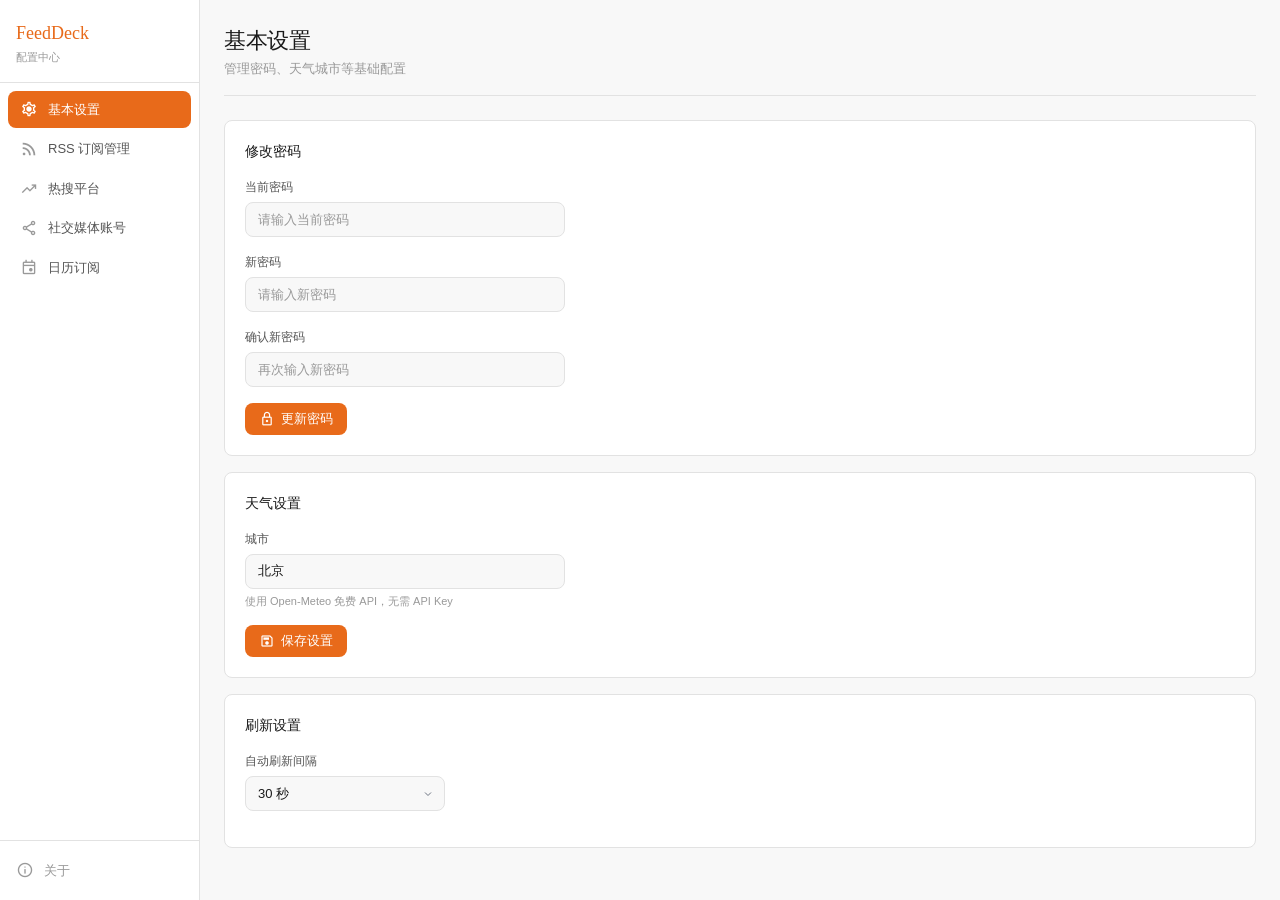
==== src/config.html @ 0d7c53bc "fix: 修复15个Bug - 天气渲染/API路径/手动触发/冷却期/cookie等 - Fix api.triggerCron 路径拼接404（绕过request直接fetch） - Fix 天气" ====
<!DOCTYPE html>
<html lang="zh-CN">
<head>
<meta charset="utf-8"/>
<meta name="viewport" content="width=device-width, initial-scale=1.0"/>
<title>FeedDeck - 配置中心</title>
<link href="https://fonts.googleapis.com/css2?family=Material+Symbols+Outlined:wght,FILL@100..700,0..1&display=swap" rel="stylesheet"/>
<link rel="stylesheet" href="css/base.css"/>
<style>
/* ===== LAYOUT ===== */
.layout {
  display: flex;
  height: 100vh;
  overflow: hidden;
}

/* ===== SIDEBAR ===== */
.sidebar {
  width: var(--sidebar-w);
  min-width: var(--sidebar-w);
  height: 100%;
  background: var(--surface);
  border-right: 1px solid var(--border);
  display: flex;
  flex-direction: column;
  flex-shrink: 0;
}

.sidebar-brand {
  padding: 20px 16px 16px;
  border-bottom: 1px solid var(--border);
}

.sidebar-brand h1 {
  font-family: var(--font-display);
  font-size: 18px;
  font-weight: 400;
  color: var(--primary);
}

.sidebar-brand .sub {
  font-size: 11px;
  color: var(--text-muted);
  margin-top: 2px;
}

.sidebar-nav {
  flex: 1;
  padding: 8px;
  overflow-y: auto;
}

.sidebar-nav a {
  display: flex;
  align-items: center;
  gap: 10px;
  padding: 9px 12px;
  border-radius: var(--radius);
  color: var(--text-dim);
  text-decoration: none;
  font-size: 13px;
  font-weight: 500;
  cursor: pointer;
  margin-bottom: 2px;
  transition: all 0.15s;
}

.sidebar-nav a:hover { background: var(--surface-alt); color: var(--text); }

.sidebar-nav a.active {
  background: var(--primary);
  color: #fff;
}

.sidebar-nav a .material-symbols-outlined { font-size: 18px; color: var(--text-muted); }
.sidebar-nav a.active .material-symbols-outlined { color: #fff; }

.sidebar-footer {
  padding: 12px 16px;
  border-top: 1px solid var(--border);
}

.sidebar-footer a {
  display: flex;
  align-items: center;
  gap: 10px;
  padding: 8px 0;
  color: var(--text-muted);
  text-decoration: none;
  font-size: 13px;
  cursor: pointer;
}

.sidebar-footer a:hover { color: var(--text); }
.sidebar-footer a .material-symbols-outlined { font-size: 18px; }

/* ===== MAIN ===== */
.main {
  flex: 1;
  overflow-y: auto;
  padding: 24px;
}

/* ===== PAGE HEADER ===== */
.page-header {
  display: flex;
  align-items: flex-end;
  justify-content: space-between;
  margin-bottom: 24px;
  padding-bottom: 16px;
  border-bottom: 1px solid var(--border);
}

.page-title {
  font-family: var(--font-display);
  font-size: 22px;
  font-weight: 400;
  color: var(--text);
  letter-spacing: -0.3px;
}

.page-desc {
  font-size: 13px;
  color: var(--text-muted);
  margin-top: 2px;
}

/* ===== SECTIONS ===== */
.section { display: none; }
.section.active { display: block; }

/* ===== PANEL ===== */
.panel {
  background: var(--surface);
  border: 1px solid var(--border);
  border-radius: var(--radius);
  padding: 20px;
  margin-bottom: 16px;
}

.panel-title {
  font-family: var(--font-display);
  font-size: 14px;
  font-weight: 400;
  color: var(--text);
  margin-bottom: 16px;
}

/* ===== TOGGLE ROW ===== */
.toggle-row {
  display: flex;
  align-items: center;
  justify-content: space-between;
  padding: 10px 0;
  border-bottom: 1px solid var(--border);
}

.toggle-row:last-child { border-bottom: none; }

.toggle-info {
  display: flex;
  align-items: center;
  gap: 12px;
}

.toggle-icon {
  width: 34px; height: 34px;
  border-radius: 8px;
  display: flex;
  align-items: center;
  justify-content: center;
  flex-shrink: 0;
}

.toggle-icon .material-symbols-outlined { font-size: 18px; }

.toggle-label {
  font-size: 13px;
  font-weight: 500;
  color: var(--text);
}

.toggle-desc {
  font-size: 11px;
  color: var(--text-muted);
  margin-top: 1px;
}

/* ===== QUICK ADD ===== */
.quick-add {
  display: flex;
  gap: 12px;
  align-items: flex-end;
  padding: 16px;
  background: var(--surface);
  border: 1px solid var(--border);
  border-radius: var(--radius);
}

.quick-add .form-group { flex: 1; margin-bottom: 0; }

/* ===== ABOUT ===== */
.about-brand {
  font-family: var(--font-display);
  font-size: 28px;
  font-weight: 400;
  color: var(--primary);
  margin-bottom: 4px;
}

.about-version {
  font-size: 13px;
  color: var(--text-muted);
  margin-bottom: 16px;
}

.about-links {
  list-style: none;
}

.about-links li {
  padding: 10px 0;
  border-bottom: 1px solid var(--border);
  display: flex;
  align-items: center;
  gap: 10px;
  font-size: 13px;
  color: var(--text-dim);
}

.about-links li:last-child { border-bottom: none; }
.about-links li .material-symbols-outlined { font-size: 18px; color: var(--text-muted); }

.stat-grid {
  display: grid;
  grid-template-columns: repeat(3, 1fr);
  gap: 12px;
  margin-top: 12px;
}

.stat-box {
  text-align: center;
  padding: 12px;
  background: var(--surface-alt);
  border-radius: var(--radius);
}

.stat-box-label {
  font-size: 11px;
  color: var(--text-muted);
  margin-bottom: 4px;
}

.stat-box-value {
  font-family: var(--font-display-en), Georgia, serif;
  font-size: 20px;
  font-weight: 300;
  color: var(--text);
}

.stat-box-sub {
  font-size: 11px;
  color: var(--text-muted);
}
</style>
</head>
<body>

<div class="layout">

  <!-- SIDEBAR -->
  <aside class="sidebar">
    <div class="sidebar-brand">
      <h1>FeedDeck</h1>
      <div class="sub">配置中心</div>
    </div>
    <nav class="sidebar-nav" id="sideNav">
      <a data-section="basic" class="active">
        <span class="material-symbols-outlined">settings</span>
        基本设置
      </a>
      <a data-section="rss">
        <span class="material-symbols-outlined">rss_feed</span>
        RSS 订阅管理
      </a>
      <a data-section="hotsearch">
        <span class="material-symbols-outlined">trending_up</span>
        热搜平台
      </a>
      <a data-section="social">
        <span class="material-symbols-outlined">share</span>
        社交媒体账号
      </a>
      <a data-section="calendar">
        <span class="material-symbols-outlined">event</span>
        日历订阅
      </a>
    </nav>
    <div class="sidebar-footer">
      <a data-section="about">
        <span class="material-symbols-outlined">info</span>
        关于
      </a>
    </div>
  </aside>

  <!-- MAIN -->
  <div class="main">

    <!-- ===== 基本设置 ===== -->
    <div class="section active" id="sec-basic">
      <header class="page-header">
        <div>
          <div class="page-title">基本设置</div>
          <div class="page-desc">管理密码、天气城市等基础配置</div>
        </div>
      </header>

      <div class="panel">
        <div class="panel-title">修改密码</div>
        <div class="form-group">
          <label class="form-label">当前密码</label>
          <input class="form-input" type="password" id="oldPwdInput" placeholder="请输入当前密码" style="max-width:320px;"/>
        </div>
        <div class="form-group">
          <label class="form-label">新密码</label>
          <input class="form-input" type="password" id="newPwdInput" placeholder="请输入新密码" style="max-width:320px;"/>
        </div>
        <div class="form-group">
          <label class="form-label">确认新密码</label>
          <input class="form-input" type="password" id="confirmPwdInput" placeholder="再次输入新密码" style="max-width:320px;"/>
        </div>
        <button class="btn btn-primary" id="changePwdBtn">
          <span class="material-symbols-outlined">lock</span>
          更新密码
        </button>
      </div>

      <div class="panel">
        <div class="panel-title">天气设置</div>
        <div class="form-group">
          <label class="form-label">城市</label>
          <input class="form-input" type="text" id="weatherCity" value="北京" placeholder="输入城市名称" style="max-width:320px;"/>
          <div class="form-hint">使用 Open-Meteo 免费 API，无需 API Key</div>
        </div>
        <button class="btn btn-primary" id="saveWeatherBtn">
          <span class="material-symbols-outlined">save</span>
          保存设置
        </button>
      </div>

      <div class="panel">
        <div class="panel-title">刷新设置</div>
        <div class="form-group">
          <label class="form-label">自动刷新间隔</label>
          <select class="form-input" style="max-width:200px;">
            <option value="15">15 秒</option>
            <option value="30" selected>30 秒</option>
            <option value="60">60 秒</option>
            <option value="120">2 分钟</option>
            <option value="0">手动刷新</option>
          </select>
        </div>
      </div>
    </div>

    <!-- ===== RSS 订阅管理 ===== -->
    <div class="section" id="sec-rss">
      <header class="page-header">
        <div>
          <div class="page-title">RSS 订阅管理</div>
          <div class="page-desc">管理和配置您的所有信息流来源</div>
        </div>
        <button class="btn btn-primary" id="addRssHeaderBtn">
          <span class="material-symbols-outlined">add</span>
          添加源
        </button>
      </header>

      <div class="table-wrap">
        <table class="table">
          <thead>
            <tr>
              <th style="width:25%;">来源名称</th>
              <th>订阅地址 (URL)</th>
              <th style="width:10%;">状态</th>
              <th style="width:10%; text-align:right;">操作</th>
            </tr>
          </thead>
          <tbody id="rssBody">
          </tbody>
        </table>
      </div>

      <div class="quick-add" style="margin-top:16px;">
        <div class="form-group">
          <label class="form-label">快速添加 URL</label>
          <input class="form-input" type="text" placeholder="https://example.com/rss.xml" id="rssUrlInput"/>
        </div>
        <button class="btn btn-ghost" id="addRssBtn">
          <span class="material-symbols-outlined">link</span>
          验证并添加
        </button>
      </div>
    </div>

    <!-- ===== 热搜平台 ===== -->
    <div class="section" id="sec-hotsearch">
      <header class="page-header">
        <div>
          <div class="page-title">热搜平台</div>
          <div class="page-desc">选择要追踪的热搜平台，每5分钟自动更新</div>
        </div>
        <button class="btn btn-primary" id="saveHotsearchBtn">
          <span class="material-symbols-outlined">save</span>
          保存设置
        </button>
      </header>

      <div class="panel" id="hotPlatforms">
        <div class="toggle-row">
          <div class="toggle-info">
            <div class="toggle-icon" style="background:rgba(239,68,68,0.12);color:#ef4444;">
              <span class="material-symbols-outlined">whatshot</span>
            </div>
            <div>
              <div class="toggle-label">微博热搜</div>
              <div class="toggle-desc">实时热门话题，Top 20</div>
            </div>
          </div>
          <label class="toggle"><input type="checkbox" checked data-platform="weibo"/><span class="toggle-track"></span></label>
        </div>
        <div class="toggle-row">
          <div class="toggle-info">
            <div class="toggle-icon" style="background:rgba(59,130,246,0.12);color:#3b82f6;">
              <span class="material-symbols-outlined">psychology</span>
            </div>
            <div>
              <div class="toggle-label">知乎热榜</div>
              <div class="toggle-desc">优质问答社区热门话题，Top 15</div>
            </div>
          </div>
          <label class="toggle"><input type="checkbox" checked data-platform="zhihu"/><span class="toggle-track"></span></label>
        </div>
        <div class="toggle-row">
          <div class="toggle-info">
            <div class="toggle-icon" style="background:rgba(255,255,255,0.06);color:var(--text);">
              <span class="material-symbols-outlined">play_circle</span>
            </div>
            <div>
              <div class="toggle-label">抖音热搜</div>
              <div class="toggle-desc">短视频平台热门内容，Top 20</div>
            </div>
          </div>
          <label class="toggle"><input type="checkbox" checked data-platform="douyin"/><span class="toggle-track"></span></label>
        </div>
        <div class="toggle-row">
          <div class="toggle-info">
            <div class="toggle-icon" style="background:rgba(59,130,246,0.12);color:#3b82f6;">
              <span class="material-symbols-outlined">search</span>
            </div>
            <div>
              <div class="toggle-label">百度热搜</div>
              <div class="toggle-desc">搜索引擎热点趋势，Top 15</div>
            </div>
          </div>
          <label class="toggle"><input type="checkbox" data-platform="baidu"/><span class="toggle-track"></span></label>
        </div>
        <div class="toggle-row">
          <div class="toggle-info">
            <div class="toggle-icon" style="background:rgba(239,68,68,0.12);color:#ef4444;">
              <span class="material-symbols-outlined">newsmode</span>
            </div>
            <div>
              <div class="toggle-label">今日头条</div>
              <div class="toggle-desc">新闻资讯热点，Top 15</div>
            </div>
          </div>
          <label class="toggle"><input type="checkbox" data-platform="toutiao"/><span class="toggle-track"></span></label>
        </div>
        <div class="toggle-row">
          <div class="toggle-info">
            <div class="toggle-icon" style="background:rgba(59,130,246,0.12);color:#3b82f6;">
              <span class="material-symbols-outlined">live_tv</span>
            </div>
            <div>
              <div class="toggle-label">B站热搜</div>
              <div class="toggle-desc">视频创作者社区热门，Top 15</div>
            </div>
          </div>
          <label class="toggle"><input type="checkbox" checked data-platform="bilibili"/><span class="toggle-track"></span></label>
        </div>
        <div class="toggle-row">
          <div class="toggle-info">
            <div class="toggle-icon" style="background:rgba(255,255,255,0.06);color:var(--text);">
              <span class="material-symbols-outlined">rocket_launch</span>
            </div>
            <div>
              <div class="toggle-label">GitHub Trending</div>
              <div class="toggle-desc">开源项目热度排行，每日更新</div>
            </div>
          </div>
          <label class="toggle"><input type="checkbox" checked data-platform="github"/><span class="toggle-track"></span></label>
        </div>
        <div class="toggle-row">
          <div class="toggle-info">
            <div class="toggle-icon" style="background:rgba(249,115,22,0.12);color:#f97316;">
              <span class="material-symbols-outlined">forum</span>
            </div>
            <div>
              <div class="toggle-label">Reddit</div>
              <div class="toggle-desc">全球社区讨论热点，Top 15</div>
            </div>
          </div>
          <label class="toggle"><input type="checkbox" data-platform="reddit"/><span class="toggle-track"></span></label>
        </div>
      </div>
    </div>

    <!-- ===== 社交媒体账号 ===== -->
    <div class="section" id="sec-social">
      <header class="page-header">
        <div>
          <div class="page-title">社交媒体账号</div>
          <div class="page-desc">管理社交媒体追踪账号（每30分钟更新粉丝数据）</div>
        </div>
        <button class="btn btn-primary" id="addSocialBtn">
          <span class="material-symbols-outlined">add</span>
          添加账号
        </button>
      </header>

      <div class="table-wrap">
        <table class="table">
          <thead>
            <tr>
              <th>平台</th>
              <th>账号 ID</th>
              <th>昵称</th>
              <th style="text-align:right;">操作</th>
            </tr>
          </thead>
          <tbody id="socialBody">
            <tr>
              <td colspan="4" style="text-align:center;padding:20px;color:var(--text-muted);">
                加载中...
              </td>
            </tr>
          </tbody>
        </table>
      </div>

      <div class="panel" style="margin-top:16px;">
        <div class="panel-title">添加社交媒体账号</div>
        <div class="form-group">
          <label class="form-label">平台</label>
          <select class="form-input" id="socialPlatform" style="max-width:200px;">
            <option value="bilibili">Bilibili</option>
          </select>
        </div>
        <div class="form-group">
          <label class="form-label">账号 ID</label>
          <input class="form-input" type="text" id="socialAccountId" placeholder="B站 UID（数字）" style="max-width:320px;"/>
          <div class="form-hint">B站：打开个人主页，URL 中的数字就是 UID</div>
        </div>
        <div class="form-group">
          <label class="form-label">昵称（可选）</label>
          <input class="form-input" type="text" id="socialName" placeholder="显示名称" style="max-width:320px;"/>
        </div>
        <button class="btn btn-primary" id="saveSocialBtn">
          <span class="material-symbols-outlined">save</span>
          保存
        </button>
      </div>

      <div class="panel" style="margin-top:16px;">
        <div class="panel-title">支持的平台</div>
        <div style="display:flex;flex-wrap:wrap;gap:8px;margin-top:8px;">
          <span class="tag tag-primary">Bilibili</span>
          <span class="tag tag-muted">YouTube（即将支持）</span>
          <span class="tag tag-muted">Twitter/X（即将支持）</span>
        </div>
      </div>
    </div>

    <!-- ===== 日历订阅 ===== -->
    <div class="section" id="sec-calendar">
      <header class="page-header">
        <div>
          <div class="page-title">日历订阅</div>
          <div class="page-desc">管理 ICS 日历订阅和日程数据源（v2 功能，每15分钟同步）</div>
        </div>
        <button class="btn btn-primary" id="addIcsHeaderBtn">
          <span class="material-symbols-outlined">add</span>
          添加订阅
        </button>
      </header>

      <div class="table-wrap">
        <table class="table">
          <thead>
            <tr>
              <th>订阅名称</th>
              <th>ICS 地址</th>
              <th>状态</th>
              <th>上次同步</th>
              <th style="text-align:right;">操作</th>
            </tr>
          </thead>
          <tbody id="calendarBody">
          </tbody>
        </table>
      </div>

      <div class="quick-add" style="margin-top:16px;">
        <div class="form-group">
          <label class="form-label">ICS 订阅地址</label>
          <input class="form-input" type="text" id="icsUrlInput" placeholder="https://example.com/calendar.ics"/>
        </div>
        <button class="btn btn-ghost" id="addIcsBtn">
          <span class="material-symbols-outlined">link</span>
          验证并添加
        </button>
      </div>

      <div class="panel" style="margin-top:16px;">
        <div class="panel-title">手动添加日程</div>
        <div class="form-group">
          <label class="form-label">标题</label>
          <input class="form-input" type="text" id="eventTitle" placeholder="会议主题" style="max-width:400px;"/>
        </div>
        <div style="display:flex;gap:12px;">
          <div class="form-group">
            <label class="form-label">日期</label>
            <input class="form-input" type="date" id="eventDate" style="max-width:200px;"/>
          </div>
          <div class="form-group">
            <label class="form-label">开始时间</label>
            <input class="form-input" type="time" id="eventStart" style="max-width:160px;"/>
          </div>
          <div class="form-group">
            <label class="form-label">结束时间</label>
            <input class="form-input" type="time" id="eventEnd" style="max-width:160px;"/>
          </div>
        </div>
        <div class="form-group">
          <label class="form-label">备注</label>
          <input class="form-input" type="text" id="eventDesc" placeholder="可选备注信息" style="max-width:400px;"/>
        </div>
        <button class="btn btn-primary" id="addEventBtn">
          <span class="material-symbols-outlined">add</span>
          添加日程
        </button>
      </div>
    </div>

    <!-- ===== 关于 ===== -->
    <div class="section" id="sec-about">
      <header class="page-header">
        <div>
          <div class="page-title">关于</div>
          <div class="page-desc">FeedDeck 项目信息</div>
        </div>
      </header>

      <div class="panel">
        <div class="about-brand">FeedDeck</div>
        <div class="about-version">版本 1.0.0 · 个人信息流仪表板</div>
        <p style="font-size:13px;color:var(--text-dim);line-height:1.6;max-width:600px;margin-bottom:16px;">
          FeedDeck 是一个部署在 Cloudflare 上的个人信息流仪表板，运行在 iPad mini 上作为电脑副屏常亮显示。
          支持 RSS 订阅聚合、热搜追踪、天气查询、待办管理等功能。
        </p>
        <ul class="about-links">
          <li><span class="material-symbols-outlined">cloud</span>部署平台：Cloudflare Pages + D1 + KV</li>
          <li><span class="material-symbols-outlined">code</span>技术栈：纯 HTML/CSS/JS，无框架依赖</li>
          <li><span class="material-symbols-outlined">devices</span>目标设备：iPad mini 2/3（768×1024 Safari）</li>
          <li><span class="material-symbols-outlined">github</span>源代码：github.com/tanzhijir-04/FeedDeck</li>
          <li><span class="material-symbols-outlined">schedule</span>数据更新：RSS/热搜 5分钟 · 天气/社交 30分钟 · 日历 15分钟</li>
        </ul>
      </div>

      <div class="panel">
        <div class="panel-title">系统状态</div>
        <div class="stat-grid">
          <div class="stat-box">
            <div class="stat-box-label">Functions 请求</div>
            <div class="stat-box-value">2.4K</div>
            <div class="stat-box-sub">/ 100K 每日</div>
          </div>
          <div class="stat-box">
            <div class="stat-box-label">D1 写入</div>
            <div class="stat-box-value">156</div>
            <div class="stat-box-sub">/ 100K 每日</div>
          </div>
          <div class="stat-box">
            <div class="stat-box-label">KV 写入</div>
            <div class="stat-box-value">12</div>
            <div class="stat-box-sub">/ 1K 每日</div>
          </div>
        </div>
      </div>

      <div class="panel">
        <div class="panel-title">手动触发数据抓取</div>
        <p style="font-size:12px;color:var(--text-muted);margin-bottom:12px;">
          首次部署后点击按钮初始化数据，之后 cron 自动更新
        </p>
        <div style="display:flex;flex-wrap:wrap;gap:8px;">
          <button class="btn btn-ghost btn-sm" onclick="triggerCronTask('/cron/fetch-feeds')">
            <span class="material-symbols-outlined">rss_feed</span> 抓取 RSS
          </button>
          <button class="btn btn-ghost btn-sm" onclick="triggerCronTask('/cron/fetch-hotsearch')">
            <span class="material-symbols-outlined">trending_up</span> 抓取热搜
          </button>
          <button class="btn btn-ghost btn-sm" onclick="triggerCronTask('/cron/fetch-weather')">
            <span class="material-symbols-outlined">cloud</span> 获取天气
          </button>
          <button class="btn btn-ghost btn-sm" onclick="triggerCronTask('/cron/fetch-social')">
            <span class="material-symbols-outlined">share</span> 获取社交数据
          </button>
          <button class="btn btn-ghost btn-sm" onclick="triggerCronTask('/cron/sync-ics')">
            <span class="material-symbols-outlined">event</span> 同步日历
          </button>
        </div>
      </div>
    </div>

  </div>
</div>

<script src="js/api.js"></script>
<script src="js/app.js"></script>
<script>
(function () {
  'use strict';

  // ===== 侧边栏导航 =====
  var nav = document.getElementById('sideNav');
  var footer = document.querySelector('.sidebar-footer');
  var allLinks = document.querySelectorAll('[data-section]');

  function switchSection(id) {
    allLinks.forEach(function (a) {
      a.classList.toggle('active', a.getAttribute('data-section') === id);
    });
    document.querySelectorAll('.section').forEach(function (s) {
      s.classList.toggle('active', s.id === 'sec-' + id);
    });
  }

  nav.addEventListener('click', function (e) {
    var link = e.target.closest('[data-section]');
    if (link) switchSection(link.getAttribute('data-section'));
  });

  footer.addEventListener('click', function (e) {
    var link = e.target.closest('[data-section]');
    if (link) switchSection(link.getAttribute('data-section'));
  });

  // ===== 密码修改 =====
  document.getElementById('changePwdBtn').addEventListener('click', function () {
    var oldPwd = document.getElementById('oldPwdInput').value;
    var newPwd = document.getElementById('newPwdInput').value;
    var confirmPwd = document.getElementById('confirmPwdInput').value;

    if (!oldPwd || !newPwd || !confirmPwd) {
      app.showToast('请填写所有密码字段', 'error');
      return;
    }
    if (newPwd !== confirmPwd) {
      app.showToast('新密码与确认密码不一致', 'error');
      return;
    }

    api.changePassword(oldPwd, newPwd).then(function () {
      app.showToast('密码已更新', 'success');
      document.getElementById('oldPwdInput').value = '';
      document.getElementById('newPwdInput').value = '';
      document.getElementById('confirmPwdInput').value = '';
    }).catch(function (err) {
      app.showToast(err.message || '密码更新失败', 'error');
    });
  });

  // ===== 天气设置 =====
  document.getElementById('saveWeatherBtn').addEventListener('click', function () {
    var city = document.getElementById('weatherCity').value.trim();
    if (!city) {
      app.showToast('请输入城市名称', 'error');
      return;
    }

    api.updateConfig({ weather_city: city }).then(function () {
      app.showToast('天气设置已保存', 'success');
    }).catch(function () {
      app.showToast('保存失败', 'error');
    });
  });

  // ===== RSS 订阅管理 =====
  function renderRssList(feeds) {
    var body = document.getElementById('rssBody');
    if (!feeds || !feeds.length) {
      body.innerHTML = '<tr><td colspan="4" style="text-align:center;padding:20px;color:var(--text-muted);">暂无订阅源</td></tr>';
      return;
    }
    var icons = ['newspaper', 'code', 'design_services', 'rss_feed', 'feed'];
    var colors = ['#3b82f6', '#f97316', '#a855f7', '#22c55e', '#ef4444'];
    body.innerHTML = feeds.map(function (feed, i) {
      var hostname = '';
      try { hostname = new URL(feed.url).hostname; } catch (e) { hostname = feed.url; }
      var icon = icons[i % icons.length];
      var color = colors[i % colors.length];
      return '<tr>' +
        '<td>' +
          '<span class="source-icon" style="background:rgba(59,130,246,0.15);color:' + color + ';">' +
            '<span class="material-symbols-outlined">' + icon + '</span>' +
          '</span>' +
          hostname +
        '</td>' +
        '<td class="url-cell">' + feed.url + '</td>' +
        '<td><span class="tag tag-success">正常</span></td>' +
        '<td style="text-align:right;">' +
          '<button class="icon-btn delete" data-key="' + feed.key + '" title="删除">' +
            '<span class="material-symbols-outlined">delete</span>' +
          '</button>' +
        '</td>' +
      '</tr>';
    }).join('');
  }

  function addRssFeed(url) {
    if (!url) return;
    api.addRss(url).then(function () {
      app.showToast('添加成功', 'success');
      loadRssFeeds();
    }).catch(function (err) {
      app.showToast(err.message || '添加失败', 'error');
    });
  }

  function loadRssFeeds() {
    api.getConfig().then(function (config) {
      renderRssList(config.rss_feeds || []);
    }).catch(function () {
      renderRssList([]);
    });
  }

  document.getElementById('rssBody').addEventListener('click', function (e) {
    var del = e.target.closest('.delete');
    if (!del) return;
    var key = del.getAttribute('data-key');
    app.confirm('确定要删除这个 RSS 源吗？').then(function (ok) {
      if (!ok) return;
      api.deleteRss(key).then(function () {
        app.showToast('已删除', 'success');
        loadRssFeeds();
      }).catch(function (err) {
        app.showToast(err.message || '删除失败', 'error');
      });
    });
  });

  document.getElementById('addRssHeaderBtn').addEventListener('click', function () {
    var url = prompt('请输入 RSS 订阅地址：');
    if (url) addRssFeed(url);
  });

  document.getElementById('addRssBtn').addEventListener('click', function () {
    var url = document.getElementById('rssUrlInput').value.trim();
    if (!url) {
      app.showToast('请输入 URL', 'error');
      return;
    }
    addRssFeed(url);
    document.getElementById('rssUrlInput').value = '';
  });

  // ===== 热搜平台开关 =====
  document.getElementById('saveHotsearchBtn').addEventListener('click', function () {
    var checkboxes = document.querySelectorAll('#hotPlatforms input[type="checkbox"]');
    var enabled = [];
    checkboxes.forEach(function (cb) {
      if (cb.checked) {
        var platform = cb.getAttribute('data-platform');
        if (platform) enabled.push(platform);
      }
    });
    api.updateConfig({ hotsearch_platforms: enabled }).then(function () {
      app.showToast('设置已保存', 'success');
    }).catch(function () {
      app.showToast('保存失败', 'error');
    });
  });

  // ===== 社交媒体账号管理 =====
  var socialAccounts = [];

  function renderSocialAccounts() {
    var body = document.getElementById('socialBody');
    if (socialAccounts.length === 0) {
      body.innerHTML = '<tr><td colspan="4" style="text-align:center;padding:20px;color:var(--text-muted);">暂无账号，请添加</td></tr>';
      return;
    }

    var platformIcons = {
      bilibili: { icon: 'live_tv', color: '#3b82f6' }
    };

    body.innerHTML = socialAccounts.map(function (acc, index) {
      var p = platformIcons[acc.platform] || { icon: 'person', color: '#666' };
      return '<tr>' +
        '<td>' +
          '<span class="source-icon" style="background:rgba(59,130,246,0.15);color:' + p.color + ';">' +
            '<span class="material-symbols-outlined">' + p.icon + '</span>' +
          '</span>' +
          acc.platform +
        '</td>' +
        '<td>' + acc.accountId + '</td>' +
        '<td>' + (acc.name || '-') + '</td>' +
        '<td style="text-align:right;">' +
          '<button class="icon-btn delete" data-index="' + index + '" title="删除">' +
            '<span class="material-symbols-outlined">delete</span>' +
          '</button>' +
        '</td>' +
      '</tr>';
    }).join('');
  }

  function loadSocialAccounts() {
    api.getConfig().then(function (config) {
      socialAccounts = config.social_accounts || [];
      renderSocialAccounts();
    }).catch(function () {
      socialAccounts = [];
      renderSocialAccounts();
    });
  }

  // 只保留 saveSocialBtn（底部表单中的按钮），删除 addSocialBtn 的重复逻辑
  document.getElementById('saveSocialBtn').addEventListener('click', function () {
    var platform = document.getElementById('socialPlatform').value;
    var accountId = document.getElementById('socialAccountId').value.trim();
    var name = document.getElementById('socialName').value.trim();

    if (!accountId) {
      app.showToast('请输入账号 ID', 'error');
      return;
    }

    var exists = socialAccounts.some(function (acc) {
      return acc.platform === platform && acc.accountId === accountId;
    });
    if (exists) {
      app.showToast('该账号已添加', 'error');
      return;
    }

    socialAccounts.push({ platform: platform, accountId: accountId, name: name || '' });

    api.updateConfig({ social_accounts: socialAccounts }).then(function () {
      app.showToast('添加成功', 'success');
      document.getElementById('socialAccountId').value = '';
      document.getElementById('socialName').value = '';
      renderSocialAccounts();
    }).catch(function () {
      app.showToast('保存失败', 'error');
      socialAccounts.pop();
    });
  });

  document.getElementById('socialBody').addEventListener('click', function (e) {
    var del = e.target.closest('.delete');
    if (!del) return;
    var index = parseInt(del.getAttribute('data-index'), 10);

    app.confirm('确定要删除这个账号吗？').then(function (ok) {
      if (!ok) return;

      var removed = socialAccounts.splice(index, 1)[0];
      api.updateConfig({ social_accounts: socialAccounts }).then(function () {
        app.showToast('已删除', 'success');
        renderSocialAccounts();
      }).catch(function () {
        socialAccounts.splice(index, 0, removed);
        app.showToast('删除失败', 'error');
      });
    });
  });

  // Header 中的"添加账号"按钮改为滚动到底部表单
  document.getElementById('addSocialBtn').addEventListener('click', function () {
    document.getElementById('socialAccountId').focus();
  });

  // ===== 日历订阅管理 =====
  function renderCalendarList(subs) {
    var body = document.getElementById('calendarBody');
    if (!subs || !subs.length) {
      body.innerHTML = '<tr><td colspan="5" style="text-align:center;padding:20px;color:var(--text-muted);">暂无日历订阅</td></tr>';
      return;
    }
    body.innerHTML = subs.map(function (sub) {
      return '<tr>' +
        '<td>' +
          '<span class="source-icon" style="background:rgba(249,115,22,0.12);color:var(--primary);">' +
            '<span class="material-symbols-outlined">event</span>' +
          '</span>' +
          (sub.name || sub.id) +
        '</td>' +
        '<td class="url-cell">' + sub.url + '</td>' +
        '<td><span class="tag tag-success">同步中</span></td>' +
        '<td style="font-size:12px;color:var(--text-muted);">--</td>' +
        '<td style="text-align:right;">' +
          '<button class="icon-btn delete" data-id="' + sub.id + '" title="删除">' +
            '<span class="material-symbols-outlined">delete</span>' +
          '</button>' +
        '</td>' +
      '</tr>';
    }).join('');
  }

  function loadCalendarSubs() {
    api.getConfig().then(function (config) {
      renderCalendarList(config.calendar_subs || []);
    }).catch(function () {
      renderCalendarList([]);
    });
  }

  document.getElementById('addIcsHeaderBtn').addEventListener('click', function () {
    var url = prompt('请输入 ICS 订阅地址：');
    if (url) {
      api.addIcs(url).then(function () {
        app.showToast('添加成功', 'success');
        loadCalendarSubs();
      }).catch(function (err) {
        app.showToast(err.message || '添加失败', 'error');
      });
    }
  });

  document.getElementById('addIcsBtn').addEventListener('click', function () {
    var url = document.getElementById('icsUrlInput').value.trim();
    if (!url) {
      app.showToast('请输入 ICS 地址', 'error');
      return;
    }
    api.addIcs(url).then(function () {
      app.showToast('添加成功', 'success');
      document.getElementById('icsUrlInput').value = '';
      loadCalendarSubs();
    }).catch(function (err) {
      app.showToast(err.message || '添加失败', 'error');
    });
  });

  document.getElementById('calendarBody').addEventListener('click', function (e) {
    var del = e.target.closest('.delete');
    if (!del) return;
    var id = del.getAttribute('data-id');
    app.confirm('确定要删除这个日历订阅吗？').then(function (ok) {
      if (!ok) return;
      api.deleteIcs(id).then(function () {
        app.showToast('已删除', 'success');
        loadCalendarSubs();
      }).catch(function (err) {
        app.showToast(err.message || '删除失败', 'error');
      });
    });
  });

  // 手动添加日程
  document.getElementById('addEventBtn').addEventListener('click', function () {
    var title = document.getElementById('eventTitle').value.trim();
    var date = document.getElementById('eventDate').value;
    var startTime = document.getElementById('eventStart').value;
    var endTime = document.getElementById('eventEnd').value;
    var desc = document.getElementById('eventDesc').value.trim();

    if (!title || !date) {
      app.showToast('请填写标题和日期', 'error');
      return;
    }

    var start_time = date + (startTime ? 'T' + startTime : 'T00:00');
    var end_time = date + (endTime ? 'T' + endTime : '');

    api.addCalendarEvent({
      title: title,
      start_time: start_time,
      end_time: end_time || null,
      description: desc || null
    }).then(function () {
      app.showToast('日程已添加', 'success');
      document.getElementById('eventTitle').value = '';
      document.getElementById('eventDate').value = '';
      document.getElementById('eventStart').value = '';
      document.getElementById('eventEnd').value = '';
      document.getElementById('eventDesc').value = '';
    }).catch(function (err) {
      app.showToast(err.message || '添加失败', 'error');
    });
  });

  // ===== 手动触发 Cron =====
  window.triggerCronTask = function (path) {
    app.showToast('正在抓取...', 'success');
    api.triggerCron(path + '?force=1').then(function () {
      app.showToast('抓取完成，返回仪表盘查看', 'success');
    }).catch(function (err) {
      app.showToast('抓取失败: ' + (err.message || '未知错误'), 'error');
    });
  };

  // ===== 加载所有配置 =====
  function loadConfig() {
    api.getConfig().then(function (config) {
      // 天气城市
      if (config.weather_city) {
        document.getElementById('weatherCity').value = config.weather_city;
      } else {
        // 首次使用：将默认城市保存到 KV
        api.updateConfig({ weather_city: '北京' });
      }
      // 热搜平台开关
      if (config.hotsearch_platforms && config.hotsearch_platforms.length) {
        var platforms = config.hotsearch_platforms;
        document.querySelectorAll('#hotPlatforms input[type="checkbox"]').forEach(function (cb) {
          var p = cb.getAttribute('data-platform');
          cb.checked = platforms.indexOf(p) !== -1;
        });
      } else {
        // 首次使用：将 HTML 中默认勾选的平台保存到 KV
        var defaults = [];
        document.querySelectorAll('#hotPlatforms input[type="checkbox"]:checked').forEach(function (cb) {
          var p = cb.getAttribute('data-platform');
          if (p) defaults.push(p);
        });
        if (defaults.length) {
          api.updateConfig({ hotsearch_platforms: defaults });
        }
      }
      // RSS
      renderRssList(config.rss_feeds || []);
      // 日历
      renderCalendarList(config.calendar_subs || []);
    }).catch(function () {
      // 静默失败
    });
  }

  // 初始化加载
  loadConfig();
  loadSocialAccounts();

})();
</script>
</body>
</html>
---- src/css/base.css ----
/* ============================================
   FeedDeck — Base Styles
   暗/亮主题自适应 · iPad mini · iOS 12 Safari
   ============================================ */

/* === RESET === */
*, *::before, *::after { box-sizing: border-box; margin: 0; padding: 0; }

/* === DESIGN TOKENS — DARK (default) === */
:root {
  /* 表面色 */
  --bg:          #0f1117;
  --surface:     #1a1d27;
  --surface-alt: #232733;
  --border:      #2e3240;

  /* 文字色 */
  --text:        #e4e4e7;
  --text-dim:    #9ca3af;
  --text-muted:  #6b7280;

  /* 语义色 */
  --primary:     #f97316;
  --primary-dim: rgba(249,115,22,0.15);
  --success:     #22c55e;
  --success-dim: rgba(34,197,94,0.15);
  --error:       #ef4444;
  --error-dim:   rgba(239,68,68,0.15);
  --warning:     #eab308;
  --warning-dim: rgba(234,179,8,0.15);

  /* 布局 */
  --gap:         12px;
  --radius:      8px;
  --card-pad:    16px;
  --sidebar-w:   200px;

  /* === 字体系统 === */
  /* 中文显示体：思源宋体 — 用于标题、品牌名 */
  --font-display-zh: "Noto Serif SC", "Source Han Serif SC", "STSong", "SimSun", serif;
  /* 中文正文：苹方 — 用于正文、标签 */
  --font-body-zh:    "PingFang SC", "Hiragino Sans GB", "Microsoft YaHei", sans-serif;
  /* 英文显示体：Georgia — 用于标题、数字 */
  --font-display-en: Georgia, "Times New Roman", serif;
  /* 英文正文：系统 sans */
  --font-body-en:    -apple-system, BlinkMacSystemFont, "SF Pro Text", "Helvetica Neue", sans-serif;
  /* 等宽 */
  --font-mono:       "SF Mono", Menlo, Monaco, "Courier New", monospace;

  /* 组合字体栈（中文优先 + 英文回退） */
  --font-display: var(--font-display-zh), var(--font-display-en), serif;
  --font-body:    var(--font-body-zh), var(--font-body-en), sans-serif;

  /* === 字号体系（数据密集型 UI） === */
  --text-xs:    11px;    /* 标签、时间戳 */
  --text-sm:    12px;    /* 次要文字、列表项 */
  --text-base:  13px;    /* 正文 */
  --text-md:    14px;    /* 默认正文 */
  --text-lg:    16px;    /* 卡片标题 */
  --text-xl:    20px;    /* 页面标题 */
  --text-2xl:   28px;    /* 大数字（天气、粉丝数） */
  --text-3xl:   40px;    /* 超大数字（温度） */
}

/* === 亮色主题 — 跟随系统 === */
@media (prefers-color-scheme: light) {
  :root {
    --bg:          #f8f8f8;
    --surface:     #ffffff;
    --surface-alt: #f0f0f0;
    --border:      #e2e2e2;

    --text:        #1a1a1a;
    --text-dim:    #555555;
    --text-muted:  #999999;

    --primary:     #e86a1a;
    --primary-dim: rgba(232,106,26,0.1);
    --success:     #16a34a;
    --success-dim: rgba(22,163,74,0.1);
    --error:       #dc2626;
    --error-dim:   rgba(220,38,38,0.1);
    --warning:     #ca8a04;
    --warning-dim: rgba(202,138,4,0.1);
  }
}

/* === BASE === */
html, body {
  height: 100%;
  overflow: hidden;
  font-family: var(--font-body);
  font-size: var(--text-md);
  line-height: 1.5;
  color: var(--text);
  background: var(--bg);
  -webkit-font-smoothing: antialiased;
  -moz-osx-font-smoothing: grayscale;
}

a { color: var(--primary); text-decoration: none; }
a:hover { text-decoration: underline; }

/* === 字体工具类 === */
.font-display { font-family: var(--font-display); }
.font-body    { font-family: var(--font-body); }
.font-mono    { font-family: var(--font-mono); }

/* 字重层级：
   300 = 数据大数字（轻盈感）
   400 = 正文、宋体/Georgia 标题（优雅感）
   500 = 标签、按钮、强调
   600 = 卡片标题、重要标识
*/
.wt-light  { font-weight: 300; }
.wt-regular { font-weight: 400; }
.wt-medium { font-weight: 500; }
.wt-semibold { font-weight: 600; }

/* === SCROLLBAR === */
::-webkit-scrollbar { width: 4px; }
::-webkit-scrollbar-track { background: transparent; }
::-webkit-scrollbar-thumb { background: var(--border); border-radius: 2px; }

/* === CARD === */
.card {
  background: var(--surface);
  border: 1px solid var(--border);
  border-radius: var(--radius);
  display: flex;
  flex-direction: column;
  overflow: hidden;
  min-height: 0;
}

.card-header {
  display: flex;
  align-items: center;
  justify-content: space-between;
  padding: 10px var(--card-pad);
  border-bottom: 1px solid var(--border);
  flex-shrink: 0;
}

.card-title {
  font-family: var(--font-display);
  font-size: var(--text-lg);
  font-weight: 400;
  color: var(--text);
  letter-spacing: -0.3px;
}

.card-subtitle {
  font-size: var(--text-xs);
  color: var(--text-muted);
  font-weight: 400;
}

.card-body {
  padding: 10px var(--card-pad);
  flex: 1;
  overflow-y: auto;
  min-height: 0;
}

/* === BUTTONS === */
.btn {
  display: inline-flex;
  align-items: center;
  gap: 6px;
  padding: 7px 14px;
  border-radius: var(--radius);
  font-family: var(--font-body);
  font-size: var(--text-base);
  font-weight: 500;
  cursor: pointer;
  border: none;
  transition: opacity 0.15s;
}

.btn:active { opacity: 0.8; }

.btn-primary {
  background: var(--primary);
  color: #fff;
}

.btn-ghost {
  background: transparent;
  color: var(--text-dim);
  border: 1px solid var(--border);
}

.btn-ghost:hover { background: var(--surface-alt); color: var(--text); }

.btn-danger {
  background: transparent;
  color: var(--error);
  border: 1px solid var(--error);
}

.btn-danger:hover { background: var(--error-dim); }

.btn-sm { padding: 4px 10px; font-size: var(--text-sm); }

.btn .material-symbols-outlined { font-size: 16px; }

/* === FORMS === */
.form-group { margin-bottom: 16px; }

.form-label {
  display: block;
  font-size: var(--text-sm);
  font-weight: 500;
  color: var(--text-dim);
  margin-bottom: 6px;
}

.form-input {
  width: 100%;
  max-width: 400px;
  padding: 9px 12px;
  border: 1px solid var(--border);
  border-radius: var(--radius);
  font-family: var(--font-body);
  font-size: var(--text-base);
  color: var(--text);
  background: var(--bg);
  transition: border-color 0.15s;
}

.form-input:focus {
  outline: none;
  border-color: var(--primary);
}

.form-input::placeholder { color: var(--text-muted); }

select.form-input {
  appearance: none;
  background-image: url("data:image/svg+xml,%3Csvg xmlns='http://www.w3.org/2000/svg' width='12' height='12' viewBox='0 0 24 24' fill='none' stroke='%236b7280' stroke-width='2'%3E%3Cpath d='m6 9 6 6 6-6'/%3E%3C/svg%3E");
  background-repeat: no-repeat;
  background-position: right 10px center;
  padding-right: 30px;
}

.form-hint {
  font-size: var(--text-xs);
  color: var(--text-muted);
  margin-top: 4px;
}

/* === TABS === */
.tabs { display: flex; gap: 4px; }

.tab {
  padding: 4px 10px;
  border-radius: 6px;
  font-size: var(--text-xs);
  font-weight: 500;
  border: none;
  cursor: pointer;
  background: transparent;
  color: var(--text-muted);
  font-family: var(--font-body);
  transition: all 0.15s;
}

.tab.active { background: var(--primary); color: #fff; }
.tab:hover:not(.active) { background: var(--surface-alt); color: var(--text); }

/* === TOGGLE SWITCH === */
.toggle {
  position: relative;
  width: 40px;
  height: 22px;
  flex-shrink: 0;
}

.toggle input { opacity: 0; width: 0; height: 0; position: absolute; }

.toggle-track {
  position: absolute;
  cursor: pointer;
  top: 0; left: 0; right: 0; bottom: 0;
  background: var(--border);
  border-radius: 11px;
  transition: background 0.2s;
}

.toggle-track::before {
  content: '';
  position: absolute;
  width: 16px; height: 16px;
  left: 3px; bottom: 3px;
  background: var(--text-dim);
  border-radius: 50%;
  transition: all 0.2s;
}

.toggle input:checked + .toggle-track { background: var(--primary); }
.toggle input:checked + .toggle-track::before {
  transform: translateX(18px);
  background: #fff;
}

/* === TAG === */
.tag {
  display: inline-flex;
  align-items: center;
  padding: 2px 8px;
  border-radius: 20px;
  font-size: 10px;
  font-weight: 600;
  text-transform: uppercase;
  letter-spacing: 0.5px;
}

.tag-primary { background: var(--primary-dim); color: var(--primary); }
.tag-success { background: var(--success-dim); color: var(--success); }
.tag-error   { background: var(--error-dim);   color: var(--error); }
.tag-muted   { background: var(--surface-alt);  color: var(--text-muted); }

/* === TABLE === */
.table-wrap {
  border: 1px solid var(--border);
  border-radius: var(--radius);
  overflow: hidden;
}

.table {
  width: 100%;
  border-collapse: collapse;
}

.table th {
  text-align: left;
  font-size: var(--text-xs);
  font-weight: 500;
  color: var(--text-muted);
  padding: 8px 12px;
  background: var(--surface-alt);
  border-bottom: 1px solid var(--border);
}

.table td {
  padding: 10px 12px;
  font-size: var(--text-base);
  border-bottom: 1px solid var(--border);
  vertical-align: middle;
}

.table tr:last-child td { border-bottom: none; }
.table tr:hover td { background: rgba(128,128,128,0.04); }

.table .icon-btn {
  width: 30px; height: 30px;
  border: none;
  background: transparent;
  border-radius: 6px;
  cursor: pointer;
  display: inline-flex;
  align-items: center;
  justify-content: center;
  color: var(--text-muted);
  transition: all 0.15s;
}

.table .icon-btn:hover { background: var(--surface-alt); color: var(--text); }
.table .icon-btn.delete:hover { background: var(--error-dim); color: var(--error); }

.table .url-cell {
  font-family: var(--font-mono);
  font-size: var(--text-xs);
  color: var(--text-dim);
  max-width: 300px;
  overflow: hidden;
  text-overflow: ellipsis;
  white-space: nowrap;
}

/* === SOURCE ICON === */
.source-icon {
  width: 30px; height: 30px;
  border-radius: 50%;
  display: inline-flex;
  align-items: center;
  justify-content: center;
  margin-right: 8px;
  vertical-align: middle;
  flex-shrink: 0;
}

.source-icon .material-symbols-outlined { font-size: 16px; }

/* === LOADING / SKELETON === */
.skeleton {
  background: linear-gradient(90deg, var(--surface-alt) 25%, var(--border) 50%, var(--surface-alt) 75%);
  background-size: 200% 100%;
  animation: skeleton-shimmer 1.5s infinite;
  border-radius: 4px;
}

@keyframes skeleton-shimmer {
  0% { background-position: 200% 0; }
  100% { background-position: -200% 0; }
}

.skeleton-line {
  height: 12px;
  margin-bottom: 8px;
}

.skeleton-line.w-full { width: 100%; }
.skeleton-line.w-3-4  { width: 75%; }
.skeleton-line.w-1-2  { width: 50%; }

/* === TOAST === */
.toast {
  position: fixed;
  bottom: 20px;
  left: 50%;
  transform: translateX(-50%);
  padding: 10px 20px;
  border-radius: var(--radius);
  font-size: var(--text-base);
  font-weight: 500;
  z-index: 9999;
  opacity: 0;
  transition: opacity 0.2s;
  pointer-events: none;
}

.toast.show { opacity: 1; }
.toast-success { background: var(--success); color: #fff; }
.toast-error   { background: var(--error);   color: #fff; }

/* === DIALOG / MODAL === */
.modal-overlay {
  position: fixed;
  top: 0; left: 0; right: 0; bottom: 0;
  background: rgba(0,0,0,0.6);
  display: flex;
  align-items: center;
  justify-content: center;
  z-index: 1000;
}

.modal {
  background: var(--surface);
  border: 1px solid var(--border);
  border-radius: var(--radius);
  padding: 24px;
  width: 90%;
  max-width: 420px;
}

.modal-title {
  font-family: var(--font-display);
  font-size: var(--text-lg);
  font-weight: 400;
  margin-bottom: 16px;
}

.modal-actions {
  display: flex;
  justify-content: flex-end;
  gap: 8px;
  margin-top: 20px;
}

/* === EMPTY STATE === */
.empty-state {
  display: flex;
  flex-direction: column;
  align-items: center;
  justify-content: center;
  padding: 32px 16px;
  color: var(--text-muted);
  text-align: center;
}

.empty-state .material-symbols-outlined {
  font-size: 32px;
  margin-bottom: 8px;
  opacity: 0.4;
}

/* === STATUS DOT === */
.status-dot {
  width: 8px; height: 8px;
  border-radius: 50%;
  display: inline-block;
}

.status-dot.green  { background: var(--success); }
.status-dot.yellow { background: var(--warning); }
.status-dot.red    { background: var(--error); }
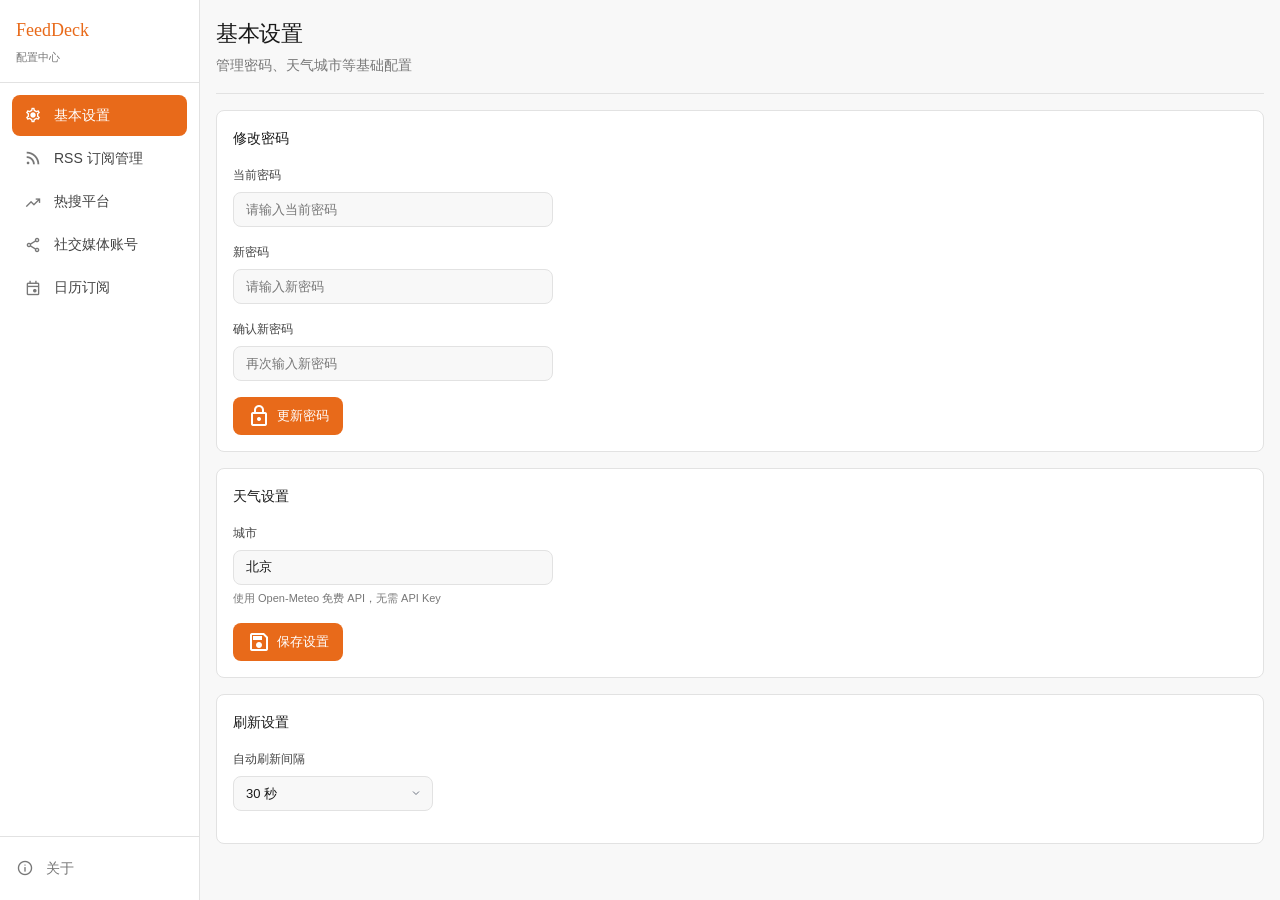
==== commit e1f6b552: "feat: 多设备 UI 尺寸自适应响应式字号体系 - base.css: 重写 :root 令牌体系，桌面 XL 基准值 + 4 档 @media 断点 (S/M/L/XL) - base.css:" ====
--- a/src/config.html
+++ b/src/config.html
@@ -27,38 +27,38 @@
 }
 
 .sidebar-brand {
-  padding: 20px 16px 16px;
+  padding: var(--card-pad) var(--card-pad) var(--card-pad);
   border-bottom: 1px solid var(--border);
 }
 
 .sidebar-brand h1 {
   font-family: var(--font-display);
-  font-size: 18px;
+  font-size: var(--text-lg);
   font-weight: 400;
   color: var(--primary);
 }
 
 .sidebar-brand .sub {
-  font-size: 11px;
+  font-size: var(--text-xs);
   color: var(--text-muted);
   margin-top: 2px;
 }
 
 .sidebar-nav {
   flex: 1;
-  padding: 8px;
+  padding: var(--gap);
   overflow-y: auto;
 }
 
 .sidebar-nav a {
   display: flex;
   align-items: center;
-  gap: 10px;
-  padding: 9px 12px;
+  gap: var(--gap);
+  padding: 9px var(--gap);
   border-radius: var(--radius);
   color: var(--text-dim);
   text-decoration: none;
-  font-size: 13px;
+  font-size: var(--text-md);
   font-weight: 500;
   cursor: pointer;
   margin-bottom: 2px;
@@ -72,33 +72,33 @@
   color: #fff;
 }
 
-.sidebar-nav a .material-symbols-outlined { font-size: 18px; color: var(--text-muted); }
+.sidebar-nav a .material-symbols-outlined { font-size: var(--icon-sm); color: var(--text-muted); }
 .sidebar-nav a.active .material-symbols-outlined { color: #fff; }
 
 .sidebar-footer {
-  padding: 12px 16px;
+  padding: var(--gap) var(--card-pad);
   border-top: 1px solid var(--border);
 }
 
 .sidebar-footer a {
   display: flex;
   align-items: center;
-  gap: 10px;
+  gap: var(--gap);
   padding: 8px 0;
   color: var(--text-muted);
   text-decoration: none;
-  font-size: 13px;
+  font-size: var(--text-md);
   cursor: pointer;
 }
 
 .sidebar-footer a:hover { color: var(--text); }
-.sidebar-footer a .material-symbols-outlined { font-size: 18px; }
+.sidebar-footer a .material-symbols-outlined { font-size: var(--icon-sm); }
 
 /* ===== MAIN ===== */
 .main {
   flex: 1;
   overflow-y: auto;
-  padding: 24px;
+  padding: var(--card-pad);
 }
 
 /* ===== PAGE HEADER ===== */
@@ -106,21 +106,21 @@
   display: flex;
   align-items: flex-end;
   justify-content: space-between;
-  margin-bottom: 24px;
-  padding-bottom: 16px;
+  margin-bottom: var(--card-pad);
+  padding-bottom: var(--card-pad);
   border-bottom: 1px solid var(--border);
 }
 
 .page-title {
   font-family: var(--font-display);
-  font-size: 22px;
+  font-size: var(--text-xl);
   font-weight: 400;
   color: var(--text);
   letter-spacing: -0.3px;
 }
 
 .page-desc {
-  font-size: 13px;
+  font-size: var(--text-md);
   color: var(--text-muted);
   margin-top: 2px;
 }
@@ -134,13 +134,13 @@
   background: var(--surface);
   border: 1px solid var(--border);
   border-radius: var(--radius);
-  padding: 20px;
+  padding: var(--card-pad);
   margin-bottom: 16px;
 }
 
 .panel-title {
   font-family: var(--font-display);
-  font-size: 14px;
+  font-size: var(--text-md);
   font-weight: 400;
   color: var(--text);
   margin-bottom: 16px;
@@ -160,28 +160,28 @@
 .toggle-info {
   display: flex;
   align-items: center;
-  gap: 12px;
+  gap: var(--gap);
 }
 
 .toggle-icon {
-  width: 34px; height: 34px;
-  border-radius: 8px;
+  width: var(--toggle-icon-size); height: var(--toggle-icon-size);
+  border-radius: var(--radius);
   display: flex;
   align-items: center;
   justify-content: center;
   flex-shrink: 0;
 }
 
-.toggle-icon .material-symbols-outlined { font-size: 18px; }
+.toggle-icon .material-symbols-outlined { font-size: var(--icon-sm); }
 
 .toggle-label {
-  font-size: 13px;
+  font-size: var(--text-md);
   font-weight: 500;
   color: var(--text);
 }
 
 .toggle-desc {
-  font-size: 11px;
+  font-size: var(--text-xs);
   color: var(--text-muted);
   margin-top: 1px;
 }
@@ -189,9 +189,9 @@
 /* ===== QUICK ADD ===== */
 .quick-add {
   display: flex;
-  gap: 12px;
+  gap: var(--gap);
   align-items: flex-end;
-  padding: 16px;
+  padding: var(--card-pad);
   background: var(--surface);
   border: 1px solid var(--border);
   border-radius: var(--radius);
@@ -202,14 +202,14 @@
 /* ===== ABOUT ===== */
 .about-brand {
   font-family: var(--font-display);
-  font-size: 28px;
+  font-size: var(--text-2xl);
   font-weight: 400;
   color: var(--primary);
   margin-bottom: 4px;
 }
 
 .about-version {
-  font-size: 13px;
+  font-size: var(--text-md);
   color: var(--text-muted);
   margin-bottom: 16px;
 }
@@ -223,43 +223,43 @@
   border-bottom: 1px solid var(--border);
   display: flex;
   align-items: center;
-  gap: 10px;
-  font-size: 13px;
+  gap: var(--gap);
+  font-size: var(--text-md);
   color: var(--text-dim);
 }
 
 .about-links li:last-child { border-bottom: none; }
-.about-links li .material-symbols-outlined { font-size: 18px; color: var(--text-muted); }
+.about-links li .material-symbols-outlined { font-size: var(--icon-sm); color: var(--text-muted); }
 
 .stat-grid {
   display: grid;
   grid-template-columns: repeat(3, 1fr);
-  gap: 12px;
-  margin-top: 12px;
+  gap: var(--gap);
+  margin-top: var(--gap);
 }
 
 .stat-box {
   text-align: center;
-  padding: 12px;
+  padding: var(--gap);
   background: var(--surface-alt);
   border-radius: var(--radius);
 }
 
 .stat-box-label {
-  font-size: 11px;
+  font-size: var(--text-xs);
   color: var(--text-muted);
   margin-bottom: 4px;
 }
 
 .stat-box-value {
   font-family: var(--font-display-en), Georgia, serif;
-  font-size: 20px;
+  font-size: var(--text-xl);
   font-weight: 300;
   color: var(--text);
 }
 
 .stat-box-sub {
-  font-size: 11px;
+  font-size: var(--text-xs);
   color: var(--text-muted);
 }
 </style>
@@ -418,102 +418,33 @@
       </header>
 
       <div class="panel" id="hotPlatforms">
-        <div class="toggle-row">
-          <div class="toggle-info">
-            <div class="toggle-icon" style="background:rgba(239,68,68,0.12);color:#ef4444;">
-              <span class="material-symbols-outlined">whatshot</span>
-            </div>
-            <div>
-              <div class="toggle-label">微博热搜</div>
-              <div class="toggle-desc">实时热门话题，Top 20</div>
-            </div>
-          </div>
-          <label class="toggle"><input type="checkbox" checked data-platform="weibo"/><span class="toggle-track"></span></label>
-        </div>
-        <div class="toggle-row">
-          <div class="toggle-info">
-            <div class="toggle-icon" style="background:rgba(59,130,246,0.12);color:#3b82f6;">
-              <span class="material-symbols-outlined">psychology</span>
-            </div>
-            <div>
-              <div class="toggle-label">知乎热榜</div>
-              <div class="toggle-desc">优质问答社区热门话题，Top 15</div>
-            </div>
-          </div>
-          <label class="toggle"><input type="checkbox" checked data-platform="zhihu"/><span class="toggle-track"></span></label>
-        </div>
-        <div class="toggle-row">
-          <div class="toggle-info">
-            <div class="toggle-icon" style="background:rgba(255,255,255,0.06);color:var(--text);">
-              <span class="material-symbols-outlined">play_circle</span>
-            </div>
-            <div>
-              <div class="toggle-label">抖音热搜</div>
-              <div class="toggle-desc">短视频平台热门内容，Top 20</div>
-            </div>
-          </div>
-          <label class="toggle"><input type="checkbox" checked data-platform="douyin"/><span class="toggle-track"></span></label>
-        </div>
-        <div class="toggle-row">
-          <div class="toggle-info">
-            <div class="toggle-icon" style="background:rgba(59,130,246,0.12);color:#3b82f6;">
-              <span class="material-symbols-outlined">search</span>
-            </div>
-            <div>
-              <div class="toggle-label">百度热搜</div>
-              <div class="toggle-desc">搜索引擎热点趋势，Top 15</div>
-            </div>
-          </div>
-          <label class="toggle"><input type="checkbox" data-platform="baidu"/><span class="toggle-track"></span></label>
-        </div>
-        <div class="toggle-row">
-          <div class="toggle-info">
-            <div class="toggle-icon" style="background:rgba(239,68,68,0.12);color:#ef4444;">
-              <span class="material-symbols-outlined">newsmode</span>
-            </div>
-            <div>
-              <div class="toggle-label">今日头条</div>
-              <div class="toggle-desc">新闻资讯热点，Top 15</div>
-            </div>
-          </div>
-          <label class="toggle"><input type="checkbox" data-platform="toutiao"/><span class="toggle-track"></span></label>
-        </div>
-        <div class="toggle-row">
-          <div class="toggle-info">
-            <div class="toggle-icon" style="background:rgba(59,130,246,0.12);color:#3b82f6;">
-              <span class="material-symbols-outlined">live_tv</span>
-            </div>
-            <div>
-              <div class="toggle-label">B站热搜</div>
-              <div class="toggle-desc">视频创作者社区热门，Top 15</div>
-            </div>
-          </div>
-          <label class="toggle"><input type="checkbox" checked data-platform="bilibili"/><span class="toggle-track"></span></label>
-        </div>
-        <div class="toggle-row">
-          <div class="toggle-info">
-            <div class="toggle-icon" style="background:rgba(255,255,255,0.06);color:var(--text);">
-              <span class="material-symbols-outlined">rocket_launch</span>
-            </div>
-            <div>
-              <div class="toggle-label">GitHub Trending</div>
-              <div class="toggle-desc">开源项目热度排行，每日更新</div>
-            </div>
-          </div>
-          <label class="toggle"><input type="checkbox" checked data-platform="github"/><span class="toggle-track"></span></label>
-        </div>
-        <div class="toggle-row">
-          <div class="toggle-info">
-            <div class="toggle-icon" style="background:rgba(249,115,22,0.12);color:#f97316;">
-              <span class="material-symbols-outlined">forum</span>
-            </div>
-            <div>
-              <div class="toggle-label">Reddit</div>
-              <div class="toggle-desc">全球社区讨论热点，Top 15</div>
-            </div>
-          </div>
-          <label class="toggle"><input type="checkbox" data-platform="reddit"/><span class="toggle-track"></span></label>
-        </div>
+        <!-- 社交/搜索 -->
+        <div class="toggle-row"><div class="toggle-info"><div class="toggle-icon" style="background:rgba(239,68,68,0.12);color:#ef4444;"><span class="material-symbols-outlined">whatshot</span></div><div><div class="toggle-label">微博热搜</div><div class="toggle-desc">实时热门话题</div></div></div><label class="toggle"><input type="checkbox" checked data-platform="weibo"/><span class="toggle-track"></span></label></div>
+        <div class="toggle-row"><div class="toggle-info"><div class="toggle-icon" style="background:rgba(59,130,246,0.12);color:#3b82f6;"><span class="material-symbols-outlined">psychology</span></div><div><div class="toggle-label">知乎热榜</div><div class="toggle-desc">优质问答社区热门</div></div></div><label class="toggle"><input type="checkbox" checked data-platform="zhihu"/><span class="toggle-track"></span></label></div>
+        <div class="toggle-row"><div class="toggle-info"><div class="toggle-icon" style="background:rgba(255,255,255,0.06);color:var(--text);"><span class="material-symbols-outlined">play_circle</span></div><div><div class="toggle-label">抖音热搜</div><div class="toggle-desc">短视频平台热门内容</div></div></div><label class="toggle"><input type="checkbox" checked data-platform="douyin"/><span class="toggle-track"></span></label></div>
+        <div class="toggle-row"><div class="toggle-info"><div class="toggle-icon" style="background:rgba(59,130,246,0.12);color:#3b82f6;"><span class="material-symbols-outlined">search</span></div><div><div class="toggle-label">百度热搜</div><div class="toggle-desc">搜索引擎热点趋势</div></div></div><label class="toggle"><input type="checkbox" data-platform="baidu"/><span class="toggle-track"></span></label></div>
+        <div class="toggle-row"><div class="toggle-info"><div class="toggle-icon" style="background:rgba(59,130,246,0.12);color:#3b82f6;"><span class="material-symbols-outlined">live_tv</span></div><div><div class="toggle-label">B站热搜</div><div class="toggle-desc">视频创作者社区热门</div></div></div><label class="toggle"><input type="checkbox" checked data-platform="bilibili"/><span class="toggle-track"></span></label></div>
+        <!-- 新闻资讯 -->
+        <div class="toggle-row"><div class="toggle-info"><div class="toggle-icon" style="background:rgba(239,68,68,0.12);color:#ef4444;"><span class="material-symbols-outlined">newsmode</span></div><div><div class="toggle-label">今日头条</div><div class="toggle-desc">新闻资讯热点</div></div></div><label class="toggle"><input type="checkbox" data-platform="toutiao"/><span class="toggle-track"></span></label></div>
+        <div class="toggle-row"><div class="toggle-info"><div class="toggle-icon" style="background:rgba(249,115,22,0.12);color:#f97316;"><span class="material-symbols-outlined">bolt</span></div><div><div class="toggle-label">财联社</div><div class="toggle-desc">财经快讯实时推送</div></div></div><label class="toggle"><input type="checkbox" data-platform="cls"/><span class="toggle-track"></span></label></div>
+        <div class="toggle-row"><div class="toggle-info"><div class="toggle-icon" style="background:rgba(59,130,246,0.12);color:#3b82f6;"><span class="material-symbols-outlined">newspaper</span></div><div><div class="toggle-label">澎湃新闻</div><div class="toggle-desc">深度新闻报道</div></div></div><label class="toggle"><input type="checkbox" data-platform="thepaper"/><span class="toggle-track"></span></label></div>
+        <div class="toggle-row"><div class="toggle-info"><div class="toggle-icon" style="background:rgba(59,130,246,0.12);color:#3b82f6;"><span class="material-symbols-outlined">news</span></div><div><div class="toggle-label">腾讯新闻</div><div class="toggle-desc">24小时新闻热榜</div></div></div><label class="toggle"><input type="checkbox" data-platform="qqnews"/><span class="toggle-track"></span></label></div>
+        <div class="toggle-row"><div class="toggle-info"><div class="toggle-icon" style="background:rgba(249,115,22,0.12);color:#f97316;"><span class="material-symbols-outlined">public</span></div><div><div class="toggle-label">凤凰新闻</div><div class="toggle-desc">头条资讯热榜</div></div></div><label class="toggle"><input type="checkbox" data-platform="ifeng"/><span class="toggle-track"></span></label></div>
+        <div class="toggle-row"><div class="toggle-info"><div class="toggle-icon" style="background:rgba(239,68,68,0.12);color:#ef4444;"><span class="material-symbols-outlined">article</span></div><div><div class="toggle-label">网易新闻</div><div class="toggle-desc">热门新闻资讯</div></div></div><label class="toggle"><input type="checkbox" data-platform="netease"/><span class="toggle-track"></span></label></div>
+        <div class="toggle-row"><div class="toggle-info"><div class="toggle-icon" style="background:rgba(59,130,246,0.12);color:#3b82f6;"><span class="material-symbols-outlined">auto_stories</span></div><div><div class="toggle-label">知乎日报</div><div class="toggle-desc">每日精选好文</div></div></div><label class="toggle"><input type="checkbox" data-platform="zhihudaily"/><span class="toggle-track"></span></label></div>
+        <!-- 科技/开发 -->
+        <div class="toggle-row"><div class="toggle-info"><div class="toggle-icon" style="background:rgba(59,130,246,0.12);color:#3b82f6;"><span class="material-symbols-outlined">rocket_launch</span></div><div><div class="toggle-label">GitHub Trending</div><div class="toggle-desc">开源项目热度排行</div></div></div><label class="toggle"><input type="checkbox" checked data-platform="github"/><span class="toggle-track"></span></label></div>
+        <div class="toggle-row"><div class="toggle-info"><div class="toggle-icon" style="background:rgba(59,130,246,0.12);color:#3b82f6;"><span class="material-symbols-outlined">code</span></div><div><div class="toggle-label">掘金</div><div class="toggle-desc">开发者技术社区热榜</div></div></div><label class="toggle"><input type="checkbox" data-platform="juejin"/><span class="toggle-track"></span></label></div>
+        <div class="toggle-row"><div class="toggle-info"><div class="toggle-icon" style="background:rgba(34,197,94,0.12);color:#22c55e;"><span class="material-symbols-outlined">terminal</span></div><div><div class="toggle-label">V2EX</div><div class="toggle-desc">创意工作者社区热门</div></div></div><label class="toggle"><input type="checkbox" data-platform="v2ex"/><span class="toggle-track"></span></label></div>
+        <div class="toggle-row"><div class="toggle-info"><div class="toggle-icon" style="background:rgba(249,115,22,0.12);color:#f97316;"><span class="material-symbols-outlined">computer</span></div><div><div class="toggle-label">IT之家</div><div class="toggle-desc">科技资讯排行榜</div></div></div><label class="toggle"><input type="checkbox" data-platform="ithome"/><span class="toggle-track"></span></label></div>
+        <div class="toggle-row"><div class="toggle-info"><div class="toggle-icon" style="background:rgba(249,115,22,0.12);color:#f97316;"><span class="material-symbols-outlined">forYou</span></div><div><div class="toggle-label">36氪</div><div class="toggle-desc">创投科技热门资讯</div></div></div><label class="toggle"><input type="checkbox" data-platform="36kr"/><span class="toggle-track"></span></label></div>
+        <div class="toggle-row"><div class="toggle-info"><div class="toggle-icon" style="background:rgba(239,68,68,0.12);color:#ef4444;"><span class="material-symbols-outlined">hardware</span></div><div><div class="toggle-label">少数派</div><div class="toggle-desc">效率工具与数字生活</div></div></div><label class="toggle"><input type="checkbox" data-platform="sspai"/><span class="toggle-track"></span></label></div>
+        <div class="toggle-row"><div class="toggle-info"><div class="toggle-icon" style="background:rgba(249,115,22,0.12);color:#f97316;"><span class="material-symbols-outlined">forum</span></div><div><div class="toggle-label">Hacker News</div><div class="toggle-desc">硅谷科技社区热榜</div></div></div><label class="toggle"><input type="checkbox" data-platform="hackernews"/><span class="toggle-track"></span></label></div>
+        <!-- 娱乐/生活 -->
+        <div class="toggle-row"><div class="toggle-info"><div class="toggle-icon" style="background:rgba(249,115,22,0.12);color:#f97316;"><span class="material-symbols-outlined">sports_basketball</span></div><div><div class="toggle-label">虎扑</div><div class="toggle-desc">体育社区热门帖子</div></div></div><label class="toggle"><input type="checkbox" data-platform="hupu"/><span class="toggle-track"></span></label></div>
+        <div class="toggle-row"><div class="toggle-info"><div class="toggle-icon" style="background:rgba(34,197,94,0.12);color:#22c55e;"><span class="material-symbols-outlined">movie</span></div><div><div class="toggle-label">豆瓣</div><div class="toggle-desc">热门电影排行</div></div></div><label class="toggle"><input type="checkbox" data-platform="douban"/><span class="toggle-track"></span></label></div>
+        <div class="toggle-row"><div class="toggle-info"><div class="toggle-icon" style="background:rgba(59,130,246,0.12);color:#3b82f6;"><span class="material-symbols-outlined">sports_esports</span></div><div><div class="toggle-label">Steam</div><div class="toggle-desc">热门游戏特惠推荐</div></div></div><label class="toggle"><input type="checkbox" data-platform="steam"/><span class="toggle-track"></span></label></div>
+        <div class="toggle-row"><div class="toggle-info"><div class="toggle-icon" style="background:rgba(249,115,22,0.12);color:#f97316;"><span class="material-symbols-outlined">forum</span></div><div><div class="toggle-label">Reddit</div><div class="toggle-desc">全球社区讨论热点</div></div></div><label class="toggle"><input type="checkbox" data-platform="reddit"/><span class="toggle-track"></span></label></div>
       </div>
     </div>
 
@@ -577,8 +508,9 @@
         <div class="panel-title">支持的平台</div>
         <div style="display:flex;flex-wrap:wrap;gap:8px;margin-top:8px;">
           <span class="tag tag-primary">Bilibili</span>
-          <span class="tag tag-muted">YouTube（即将支持）</span>
+          <span class="tag tag-muted">YouTube（需要 API Key）</span>
           <span class="tag tag-muted">Twitter/X（即将支持）</span>
+          <span class="tag tag-muted">Instagram（即将支持）</span>
         </div>
       </div>
     </div>
@@ -698,6 +630,11 @@
             <div class="stat-box-sub">/ 1K 每日</div>
           </div>
         </div>
+      </div>
+
+      <div class="panel" id="fetchLogPanel">
+        <div class="panel-title">最近抓取状态</div>
+        <div id="fetchLogBody" style="font-size:12px;color:var(--text-muted);">加载中...</div>
       </div>
 
       <div class="panel">
@@ -774,10 +711,10 @@
     }
 
     api.changePassword(oldPwd, newPwd).then(function () {
-      app.showToast('密码已更新', 'success');
-      document.getElementById('oldPwdInput').value = '';
-      document.getElementById('newPwdInput').value = '';
-      document.getElementById('confirmPwdInput').value = '';
+      app.showToast('密码已更新，请重新登录', 'success');
+      setTimeout(function () {
+        window.location.href = '/';
+      }, 1500);
     }).catch(function (err) {
       app.showToast(err.message || '密码更新失败', 'error');
     });
@@ -992,7 +929,9 @@
 
   // Header 中的"添加账号"按钮改为滚动到底部表单
   document.getElementById('addSocialBtn').addEventListener('click', function () {
-    document.getElementById('socialAccountId').focus();
+    var el = document.getElementById('socialAccountId');
+    el.scrollIntoView({ behavior: 'smooth', block: 'center' });
+    el.focus();
   });
 
   // ===== 日历订阅管理 =====
@@ -1108,12 +1047,47 @@
   // ===== 手动触发 Cron =====
   window.triggerCronTask = function (path) {
     app.showToast('正在抓取...', 'success');
-    api.triggerCron(path + '?force=1').then(function () {
-      app.showToast('抓取完成，返回仪表盘查看', 'success');
+    api.triggerCron(path + '?force=1').then(function (data) {
+      var msg = '抓取完成';
+      if (data && data.fetched !== undefined) msg += '，抓取 ' + data.fetched + ' 条';
+      if (data && data.skipped) msg = '跳过（' + data.reason + '）';
+      app.showToast(msg, 'success');
+      loadFetchLog();
     }).catch(function (err) {
       app.showToast('抓取失败: ' + (err.message || '未知错误'), 'error');
     });
   };
+
+  // ===== 抓取状态面板 =====
+  function loadFetchLog() {
+    api.getFetchLog().then(function (data) {
+      var body = document.getElementById('fetchLogBody');
+      if (!data.logs || !data.logs.length) {
+        body.innerHTML = '暂无抓取记录';
+        return;
+      }
+      var taskNames = {
+        'fetch-feeds': 'RSS 聚合',
+        'fetch-hotsearch': '热搜抓取',
+        'fetch-weather': '天气查询',
+        'fetch-social': '社交数据',
+        'sync-ics': '日历同步',
+        'cleanup': '数据清理'
+      };
+      body.innerHTML = data.logs.map(function (log) {
+        var name = taskNames[log.task_name] || log.task_name;
+        var statusColor = log.last_status === 'success' ? 'var(--success)' : 'var(--error)';
+        var time = log.last_run_at ? log.last_run_at.replace('T', ' ').slice(0, 19) : '--';
+        return '<div style="display:flex;justify-content:space-between;padding:6px 0;border-bottom:1px solid var(--border);">' +
+          '<span>' + name + '</span>' +
+          '<span><span style="color:' + statusColor + ';">' + (log.last_status || '--') + '</span> · ' + time + '</span>' +
+        '</div>';
+      }).join('');
+    }).catch(function () {
+      document.getElementById('fetchLogBody').innerHTML = '加载失败';
+    });
+  }
+  loadFetchLog();
 
   // ===== 加载所有配置 =====
   function loadConfig() {
--- a/src/css/base.css
+++ b/src/css/base.css
@@ -1,6 +1,6 @@
 /* ============================================
    FeedDeck — Base Styles
-   暗/亮主题自适应 · iPad mini · iOS 12 Safari
+   暗/亮主题自适应 · 多设备响应式 · iOS 12 Safari
    ============================================ */
 
 /* === RESET === */
@@ -12,12 +12,13 @@
   --bg:          #0f1117;
   --surface:     #1a1d27;
   --surface-alt: #232733;
+  --surface-low: #1e2130;
   --border:      #2e3240;
 
   /* 文字色 */
   --text:        #e4e4e7;
-  --text-dim:    #9ca3af;
-  --text-muted:  #6b7280;
+  --text-dim:    #b0b8c4;
+  --text-muted:  #8491a5;
 
   /* 语义色 */
   --primary:     #f97316;
@@ -29,17 +30,22 @@
   --warning:     #eab308;
   --warning-dim: rgba(234,179,8,0.15);
 
-  /* 布局 */
+  /* 天气主题色 */
+  --coral:       #e07858;
+  --coral-dim:   rgba(224,120,88,0.12);
+
+  /* 布局间距 */
   --gap:         12px;
   --radius:      8px;
+  --radius-xl:   12px;
   --card-pad:    16px;
   --sidebar-w:   200px;
 
   /* === 字体系统 === */
   /* 中文显示体：思源宋体 — 用于标题、品牌名 */
   --font-display-zh: "Noto Serif SC", "Source Han Serif SC", "STSong", "SimSun", serif;
-  /* 中文正文：苹方 — 用于正文、标签 */
-  --font-body-zh:    "PingFang SC", "Hiragino Sans GB", "Microsoft YaHei", sans-serif;
+  /* 中文正文：苹方/思源黑体 — 用于正文、标签 */
+  --font-body-zh:    "PingFang SC", "Source Han Sans SC", "Noto Sans SC", "Hiragino Sans GB", sans-serif;
   /* 英文显示体：Georgia — 用于标题、数字 */
   --font-display-en: Georgia, "Times New Roman", serif;
   /* 英文正文：系统 sans */
@@ -51,15 +57,32 @@
   --font-display: var(--font-display-zh), var(--font-display-en), serif;
   --font-body:    var(--font-body-zh), var(--font-body-en), sans-serif;
 
-  /* === 字号体系（数据密集型 UI） === */
-  --text-xs:    11px;    /* 标签、时间戳 */
-  --text-sm:    12px;    /* 次要文字、列表项 */
-  --text-base:  13px;    /* 正文 */
+  /* === 字号体系 — XL 桌面基准（近距离观看） === */
+  --text-xs:    11px;    /* 标签、时间戳（短文本） */
+  --text-sm:    12px;    /* 次要文字、列表辅助信息 */
+  --text-base:  13px;    /* 正文短段落 */
   --text-md:    14px;    /* 默认正文 */
-  --text-lg:    16px;    /* 卡片标题 */
-  --text-xl:    20px;    /* 页面标题 */
-  --text-2xl:   28px;    /* 大数字（天气、粉丝数） */
-  --text-3xl:   40px;    /* 超大数字（温度） */
+  --text-lg:    18px;    /* 卡片标题 */
+  --text-xl:    22px;    /* 页面标题 */
+  --text-2xl:   28px;    /* 大数字（粉丝数） */
+  --text-3xl:   48px;    /* 超大数字（温度） */
+  --text-4xl:   64px;    /* 超大温度数字（新闻风格） */
+
+  /* === 图标大小 === */
+  --icon-sm:    18px;
+  --icon-md:    24px;
+  --icon-lg:    32px;
+  --icon-xl:    48px;
+
+  /* === 组件尺寸 === */
+  --toggle-w:          40px;
+  --toggle-h:          22px;
+  --check-size:        24px;
+  --rank-size:         32px;
+  --dot-size:          7px;
+  --social-avatar:     48px;
+  --social-avatar-svg: 26px;
+  --toggle-icon-size:  34px;
 }
 
 /* === 亮色主题 — 跟随系统 === */
@@ -68,11 +91,12 @@
     --bg:          #f8f8f8;
     --surface:     #ffffff;
     --surface-alt: #f0f0f0;
+    --surface-low: #fafafa;
     --border:      #e2e2e2;
 
     --text:        #1a1a1a;
-    --text-dim:    #555555;
-    --text-muted:  #999999;
+    --text-dim:    #444444;
+    --text-muted:  #777777;
 
     --primary:     #e86a1a;
     --primary-dim: rgba(232,106,26,0.1);
@@ -82,7 +106,154 @@
     --error-dim:   rgba(220,38,38,0.1);
     --warning:     #ca8a04;
     --warning-dim: rgba(202,138,4,0.1);
+
+    /* 天气主题色 */
+    --coral:       #cc785c;
+    --coral-dim:   rgba(204,120,92,0.1);
   }
+}
+
+/* ============================================
+   响应式字号断点
+   S — 手机 (< 600px)
+   M — 小平板 (600px ~ 960px) iPad Mini/标准 iPad
+   L — 大平板 (960px ~ 1200px) iPad Pro 12.9"
+   XL — 桌面 (≥ 1200px，默认基准值)
+   ============================================ */
+
+/* === S — 手机 === */
+@media (max-width: 599px) {
+  :root {
+    --text-xs:    11px;
+    --text-sm:    12px;
+    --text-base:  13px;
+    --text-md:    14px;
+    --text-lg:    18px;
+    --text-xl:    22px;
+    --text-2xl:   32px;
+    --text-3xl:   48px;
+    --text-4xl:   64px;
+
+    --icon-sm:    18px;
+    --icon-md:    22px;
+    --icon-lg:    28px;
+    --icon-xl:    44px;
+
+    --gap:        8px;
+    --card-pad:   12px;
+    --sidebar-w:  160px;
+
+    --toggle-w:          36px;
+    --toggle-h:          20px;
+    --check-size:        20px;
+    --rank-size:         28px;
+    --dot-size:          6px;
+    --social-avatar:     40px;
+    --social-avatar-svg: 22px;
+    --toggle-icon-size:  30px;
+  }
+}
+
+/* === M — 小平板 (iPad Mini / 标准 iPad) === */
+@media (min-width: 600px) and (max-width: 959px) {
+  :root {
+    --text-xs:    13px;
+    --text-sm:    14px;
+    --text-base:  16px;
+    --text-md:    18px;
+    --text-lg:    22px;
+    --text-xl:    26px;
+    --text-2xl:   36px;
+    --text-3xl:   56px;
+    --text-4xl:   72px;
+
+    --icon-sm:    20px;
+    --icon-md:    26px;
+    --icon-lg:    36px;
+    --icon-xl:    56px;
+
+    --gap:        12px;
+    --card-pad:   18px;
+    --sidebar-w:  220px;
+
+    --toggle-w:          44px;
+    --toggle-h:          24px;
+    --check-size:        26px;
+    --rank-size:         34px;
+    --dot-size:          8px;
+    --social-avatar:     52px;
+    --social-avatar-svg: 28px;
+    --toggle-icon-size:  38px;
+  }
+}
+
+/* === L — 大平板 (iPad Pro 12.9") === */
+@media (min-width: 960px) and (max-width: 1199px) {
+  :root {
+    --text-xs:    14px;
+    --text-sm:    15px;
+    --text-base:  17px;
+    --text-md:    19px;
+    --text-lg:    24px;
+    --text-xl:    28px;
+    --text-2xl:   40px;
+    --text-3xl:   60px;
+    --text-4xl:   80px;
+
+    --icon-sm:    22px;
+    --icon-md:    28px;
+    --icon-lg:    40px;
+    --icon-xl:    60px;
+
+    --gap:        14px;
+    --card-pad:   20px;
+    --sidebar-w:  240px;
+
+    --toggle-w:          46px;
+    --toggle-h:          25px;
+    --check-size:        28px;
+    --rank-size:         36px;
+    --dot-size:          8px;
+    --social-avatar:     56px;
+    --social-avatar-svg: 30px;
+    --toggle-icon-size:  40px;
+  }
+}
+
+/* ============================================
+   远距离观看模式 (data-distance="far")
+   由 app.js 从 localStorage 读取并写入 <html>
+   覆盖所有档位为 1m 观看距离的加大值
+   ============================================ */
+
+html[data-distance="far"] {
+  --text-xs:    18px;
+  --text-sm:    20px;
+  --text-base:  24px;
+  --text-md:    26px;
+  --text-lg:    30px;
+  --text-xl:    36px;
+  --text-2xl:   48px;
+  --text-3xl:   64px;
+  --text-4xl:   88px;
+
+  --icon-sm:    24px;
+  --icon-md:    32px;
+  --icon-lg:    48px;
+  --icon-xl:    72px;
+
+  --gap:        14px;
+  --card-pad:   20px;
+  --sidebar-w:  240px;
+
+  --toggle-w:          48px;
+  --toggle-h:          26px;
+  --check-size:        30px;
+  --rank-size:         40px;
+  --dot-size:          9px;
+  --social-avatar:     56px;
+  --social-avatar-svg: 32px;
+  --toggle-icon-size:  42px;
 }
 
 /* === BASE === */
@@ -91,7 +262,8 @@
   overflow: hidden;
   font-family: var(--font-body);
   font-size: var(--text-md);
-  line-height: 1.5;
+  line-height: 1.65;
+  font-weight: 500;
   color: var(--text);
   background: var(--bg);
   -webkit-font-smoothing: antialiased;
@@ -107,12 +279,11 @@
 .font-mono    { font-family: var(--font-mono); }
 
 /* 字重层级：
-   300 = 数据大数字（轻盈感）
-   400 = 正文、宋体/Georgia 标题（优雅感）
-   500 = 标签、按钮、强调
+   400 = 宋体/Georgia 标题（优雅感）
+   500 = 正文、标签、按钮、数据数字
    600 = 卡片标题、重要标识
+   700 = 超强调
 */
-.wt-light  { font-weight: 300; }
 .wt-regular { font-weight: 400; }
 .wt-medium { font-weight: 500; }
 .wt-semibold { font-weight: 600; }
@@ -153,7 +324,7 @@
 .card-subtitle {
   font-size: var(--text-xs);
   color: var(--text-muted);
-  font-weight: 400;
+  font-weight: 500;
 }
 
 .card-body {
@@ -161,7 +332,11 @@
   flex: 1;
   overflow-y: auto;
   min-height: 0;
-}
+  -webkit-overflow-scrolling: touch;
+}
+
+.card-body::-webkit-scrollbar { display: none; }
+.card-body { -ms-overflow-style: none; scrollbar-width: none; }
 
 /* === BUTTONS === */
 .btn {
@@ -203,7 +378,7 @@
 
 .btn-sm { padding: 4px 10px; font-size: var(--text-sm); }
 
-.btn .material-symbols-outlined { font-size: 16px; }
+.btn .material-symbols-outlined { font-size: var(--icon-md); }
 
 /* === FORMS === */
 .form-group { margin-bottom: 16px; }
@@ -251,19 +426,21 @@
 }
 
 /* === TABS === */
-.tabs { display: flex; gap: 4px; }
+.tabs { display: flex; gap: 4px; overflow-x: auto; -webkit-overflow-scrolling: touch; scrollbar-width: none; flex-shrink: 1; min-width: 0; }
+.tabs::-webkit-scrollbar { display: none; }
 
 .tab {
-  padding: 4px 10px;
-  border-radius: 6px;
-  font-size: var(--text-xs);
+  padding: 8px 16px;
+  border-radius: 16px;
+  font-size: var(--text-base);
   font-weight: 500;
   border: none;
   cursor: pointer;
   background: transparent;
-  color: var(--text-muted);
+  color: var(--text-dim);
   font-family: var(--font-body);
   transition: all 0.15s;
+  white-space: nowrap;
 }
 
 .tab.active { background: var(--primary); color: #fff; }
@@ -272,8 +449,8 @@
 /* === TOGGLE SWITCH === */
 .toggle {
   position: relative;
-  width: 40px;
-  height: 22px;
+  width: var(--toggle-w);
+  height: var(--toggle-h);
   flex-shrink: 0;
 }
 
@@ -308,9 +485,9 @@
 .tag {
   display: inline-flex;
   align-items: center;
-  padding: 2px 8px;
+  padding: 4px 12px;
   border-radius: 20px;
-  font-size: 10px;
+  font-size: var(--text-sm);
   font-weight: 600;
   text-transform: uppercase;
   letter-spacing: 0.5px;
@@ -391,7 +568,7 @@
   flex-shrink: 0;
 }
 
-.source-icon .material-symbols-outlined { font-size: 16px; }
+.source-icon .material-symbols-outlined { font-size: var(--icon-md); }
 
 /* === LOADING / SKELETON === */
 .skeleton {
@@ -481,7 +658,7 @@
 }
 
 .empty-state .material-symbols-outlined {
-  font-size: 32px;
+  font-size: var(--icon-lg);
   margin-bottom: 8px;
   opacity: 0.4;
 }
